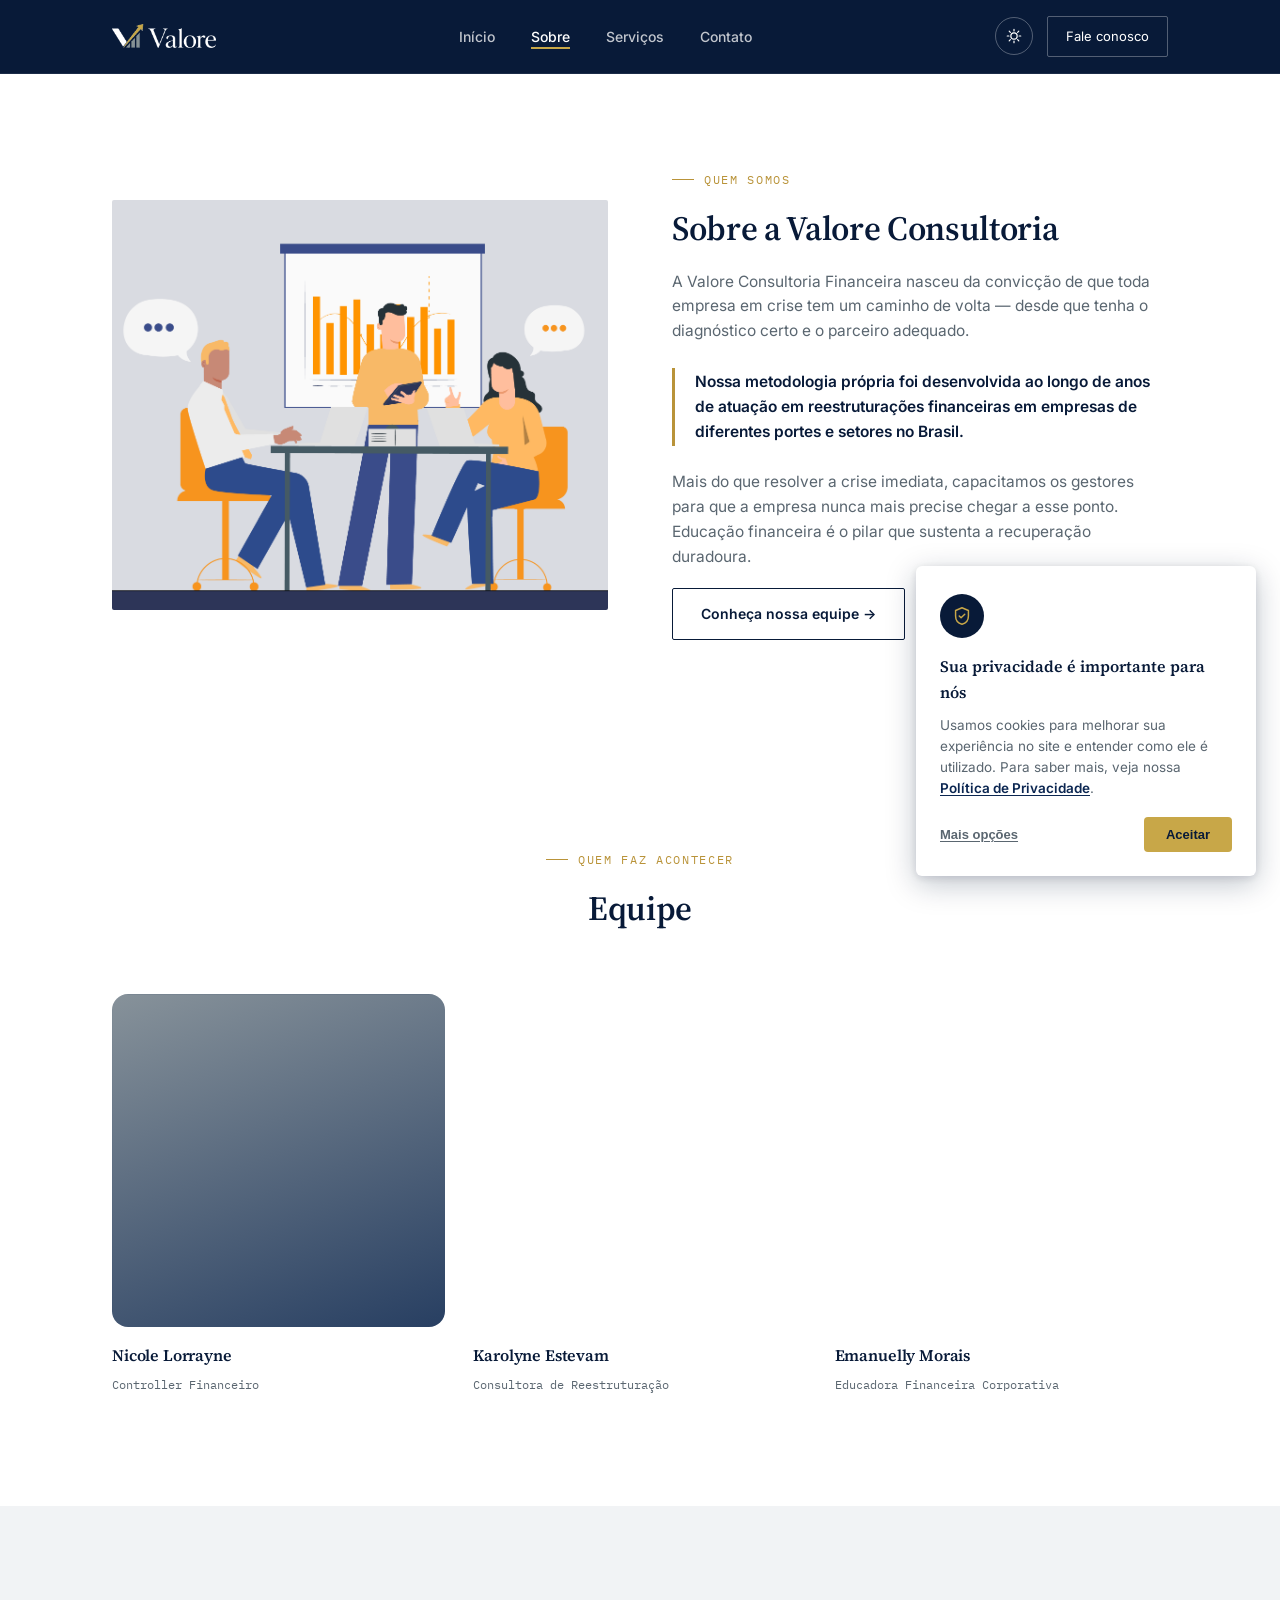
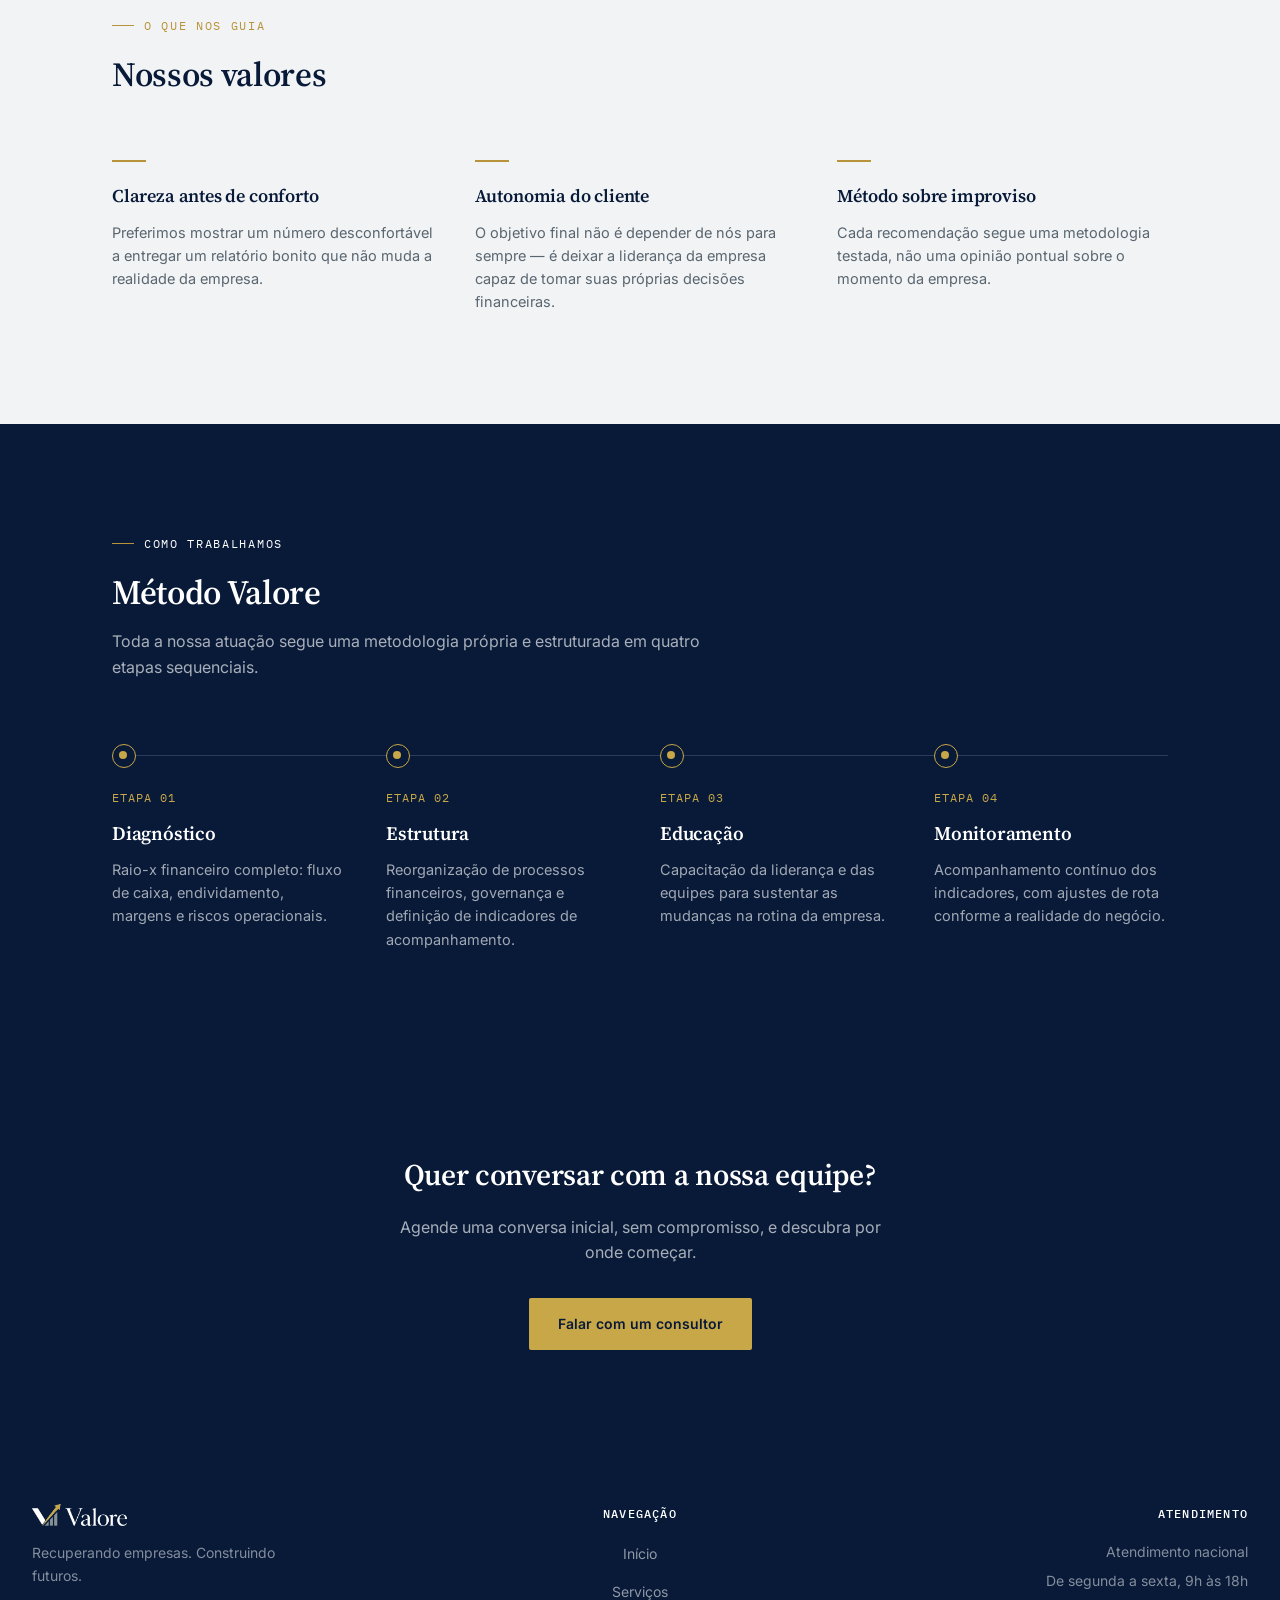
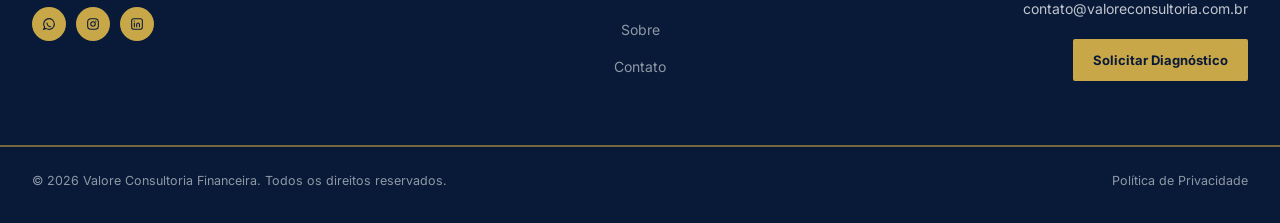
==== sobre.html @ e52a1654 "Add files via upload" ====
<!DOCTYPE html>
<html lang="pt-BR">
<head>
<meta charset="UTF-8">
<meta name="viewport" content="width=device-width, initial-scale=1.0">
<title>Sobre — Valore Consultoria Financeira</title>
<meta name="description" content="Conheça o consultor e a equipe por trás da Valore Consultoria Financeira, e o método próprio que orienta o nosso trabalho.">
<link rel="preconnect" href="https://fonts.googleapis.com">
<link rel="preconnect" href="https://fonts.gstatic.com" crossorigin>
<link href="https://fonts.googleapis.com/css2?family=Source+Serif+4:opsz,wght@8..60,400;8..60,500;8..60,600;8..60,700&family=Inter:wght@400;500;600&family=IBM+Plex+Mono:wght@400;500&display=swap" rel="stylesheet">
<link rel="stylesheet" href="style.css">
<link rel="icon" type="image/png" href="valore-icon-square.png">
<script>
  (function () {
    try {
      var saved = localStorage.getItem('valore-theme');
      if (saved === 'dark') document.documentElement.setAttribute('data-theme', 'dark');
    } catch (e) {}
  })();
</script>
</head>
<body>

<header>
  <div class="nav-wrap">
    <a href="index.html" class="logo">
      <img src="valore-logo-white.png" alt="Valore Consultoria Financeira" class="logo-img">
    </a>
    <nav>
      <ul>
        <li><a href="index.html">Início</a></li>
        <li><a href="sobre.html" class="active">Sobre</a></li>
        <li><a href="serviços.html">Serviços</a></li>
        <li><a href="contato.html">Contato</a></li>
      </ul>
    </nav>
    <div class="nav-right">
      <button id="theme-toggle" class="theme-toggle" aria-label="Alternar modo escuro" type="button">
        <svg class="icon-sun" viewBox="0 0 24 24" fill="none"><circle cx="12" cy="12" r="4.2" stroke="currentColor" stroke-width="1.6"/><path d="M12 3v2.2M12 18.8V21M21 12h-2.2M5.2 12H3M18.4 5.6l-1.55 1.55M7.15 16.85 5.6 18.4M18.4 18.4l-1.55-1.55M7.15 7.15 5.6 5.6" stroke="currentColor" stroke-width="1.6" stroke-linecap="round"/></svg>
        <svg class="icon-moon" viewBox="0 0 24 24" fill="none"><path d="M20 14.5A8.5 8.5 0 1 1 9.5 4a6.8 6.8 0 0 0 10.5 10.5z" stroke="currentColor" stroke-width="1.6" stroke-linejoin="round"/></svg>
      </button>
      <a href="contato.html" class="nav-cta">Fale conosco</a>
    </div>
  </div>
</header>

<section class="quem-somos">
  <div class="container quem-somos-grid">
    <div class="quem-somos-photo">
      <img src="Reunioes-de-consenso.png" alt="Reunião de consultoria financeira Valore">
    </div>
    <div class="quem-somos-text">
      <div class="eyebrow">Quem somos</div>
      <h1>Sobre a Valore Consultoria</h1>
      <p>A Valore Consultoria Financeira nasceu da convicção de que toda empresa em crise tem um caminho de volta — desde que tenha o diagnóstico certo e o parceiro adequado.</p>
      <blockquote class="quem-somos-highlight">
        Nossa metodologia própria foi desenvolvida ao longo de anos de atuação em reestruturações financeiras em empresas de diferentes portes e setores no Brasil.
      </blockquote>
      <p>Mais do que resolver a crise imediata, capacitamos os gestores para que a empresa nunca mais precise chegar a esse ponto. Educação financeira é o pilar que sustenta a recuperação duradoura.</p>
      <a href="#equipe" class="btn btn-outline-dark">Conheça nossa equipe →</a>
    </div>
  </div>
</section>

<section>
  <div class="container">
    <div class="section-head section-head-center">
      <div class="eyebrow">Quem faz acontecer</div>
      <h2>Equipe</h2>
    </div>
    <div class="team-grid" id="equipe">
      <div class="team-member">
        <div class="team-photo" style="background-image:'quebra-cabeça-em-branco'; background-size:cover; background-position:center;"></div>
        <h4>Nicole Lorrayne</h4>
        <span>Controller Financeiro</span>
      </div>
      <div class="team-member">
        <div class="team-photo" style="background-image:url('karolyne.png'); background-size:cover; background-position:center;"></div>
<h4>Karolyne Estevam</h4>
        <span>Consultora de Reestruturação</span>
      </div>
      <div class="team-member">
        <div class="team-photo" style="background-image:url('emanuelly.png'); background-size:cover; background-position:center;"></div>
<h4>Emanuelly Morais</h4>
        <span>Educadora Financeira Corporativa</span>
      </div>
    </div>
  </div>
</section>

<section class="section-alt">
  <div class="container">
    <div class="section-head">
      <div class="eyebrow">O que nos guia</div>
      <h2>Nossos valores</h2>
    </div>
    <div class="values-grid">
      <div class="value-card">
        <div class="value-mark"></div>
        <h3>Clareza antes de conforto</h3>
        <p>Preferimos mostrar um número desconfortável a entregar um relatório bonito que não muda a realidade da empresa.</p>
      </div>
      <div class="value-card">
        <div class="value-mark"></div>
        <h3>Autonomia do cliente</h3>
        <p>O objetivo final não é depender de nós para sempre — é deixar a liderança da empresa capaz de tomar suas próprias decisões financeiras.</p>
      </div>
      <div class="value-card">
        <div class="value-mark"></div>
        <h3>Método sobre improviso</h3>
        <p>Cada recomendação segue uma metodologia testada, não uma opinião pontual sobre o momento da empresa.</p>
      </div>
    </div>
  </div>
</section>

<section class="method">
  <div class="container">
    <div class="section-head">
      <div class="eyebrow">Como trabalhamos</div>
      <h2>Método Valore</h2>
      <p>Toda a nossa atuação segue uma metodologia própria e estruturada em quatro etapas sequenciais.</p>
    </div>
    <div class="method-line">
      <div class="method-step">
        <span class="step-label">ETAPA 01</span>
        <h3>Diagnóstico</h3>
        <p>Raio-x financeiro completo: fluxo de caixa, endividamento, margens e riscos operacionais.</p>
      </div>
      <div class="method-step">
        <span class="step-label">ETAPA 02</span>
        <h3>Estrutura</h3>
        <p>Reorganização de processos financeiros, governança e definição de indicadores de acompanhamento.</p>
      </div>
      <div class="method-step">
        <span class="step-label">ETAPA 03</span>
        <h3>Educação</h3>
        <p>Capacitação da liderança e das equipes para sustentar as mudanças na rotina da empresa.</p>
      </div>
      <div class="method-step">
        <span class="step-label">ETAPA 04</span>
        <h3>Monitoramento</h3>
        <p>Acompanhamento contínuo dos indicadores, com ajustes de rota conforme a realidade do negócio.</p>
      </div>
    </div>
  </div>
</section>

<section class="cta-band">
  <div class="container">
    <h2>Quer conversar com a nossa equipe?</h2>
    <p>Agende uma conversa inicial, sem compromisso, e descubra por onde começar.</p>
    <a href="contato.html" class="btn btn-primary">Falar com um consultor</a>
  </div>
</section>

<footer>
  <div class="container">
    <div class="footer-top">
      <div>
        <img src="valore-logo-white.png" alt="Valore Consultoria Financeira" class="footer-logo-img">
        <p class="footer-tagline">Recuperando empresas. Construindo futuros.</p>
        <div class="footer-social">
          <a href="#" aria-label="WhatsApp">
            <svg viewBox="0 0 24 24" fill="none"><path d="M20 12a8 8 0 10-14.5 4.6L4 20l3.5-1.4A8 8 0 0020 12z" stroke="currentColor" stroke-width="1.6"/><path d="M9 10.5c0 3 2.5 5.5 5.5 5.5" stroke="currentColor" stroke-width="1.6" stroke-linecap="round"/></svg>
          </a>
          <a href="#" aria-label="Instagram">
            <svg viewBox="0 0 24 24" fill="none"><rect x="4" y="4" width="16" height="16" rx="5" stroke="currentColor" stroke-width="1.6"/><circle cx="12" cy="12" r="3.4" stroke="currentColor" stroke-width="1.6"/><circle cx="16.2" cy="7.8" r="1" fill="currentColor"/></svg>
          </a>
          <a href="#" aria-label="LinkedIn">
            <svg viewBox="0 0 24 24" fill="none"><rect x="4" y="4" width="16" height="16" rx="3" stroke="currentColor" stroke-width="1.6"/><line x1="8" y1="10.5" x2="8" y2="16" stroke="currentColor" stroke-width="1.6" stroke-linecap="round"/><circle cx="8" cy="7.6" r="0.9" fill="currentColor"/><path d="M11.5 16v-3.2c0-1.3 1-2.2 2.2-2.2s2 .9 2 2.2V16" stroke="currentColor" stroke-width="1.6" stroke-linecap="round"/></svg>
          </a>
        </div>
      </div>
      <div>
        <h4>Navegação</h4>
        <ul class="footer-links">
          <li><a href="index.html">Início</a></li>
          <li><a href="serviços.html">Serviços</a></li>
          <li><a href="sobre.html">Sobre</a></li>
          <li><a href="contato.html">Contato</a></li>
        </ul>
      </div>
      <div>
        <h4>Atendimento</h4>
        <p class="footer-attend-label">Atendimento nacional</p>
        <p class="footer-attend-label">De segunda a sexta, 9h às 18h</p>
        <p class="footer-attend-email"><a href="mailto:contato@valoreconsultoria.com.br">contato@valoreconsultoria.com.br</a></p>
        <a href="contato.html" class="footer-cta-btn">Solicitar Diagnóstico</a>
      </div>
    </div>
  </div>
  <div class="footer-wide-line"></div>
  <div class="container">
    <div class="footer-bottom">
      <span>© 2026 Valore Consultoria Financeira. Todos os direitos reservados.</span>
      <a href="#" class="footer-legal-link">Política de Privacidade</a>
    </div>
  </div>
</footer>

<div id="cookie-consent" class="cookie-consent">
  <div class="cookie-consent-icon">
    <svg viewBox="0 0 24 24" fill="none"><path d="M12 3l7 3v6c0 4.5-3 8-7 9-4-1-7-4.5-7-9V6l7-3z" stroke="currentColor" stroke-width="1.6" stroke-linejoin="round"/><path d="M9 12l2 2 4-4" stroke="currentColor" stroke-width="1.6" stroke-linecap="round" stroke-linejoin="round"/></svg>
  </div>
  <h5>Sua privacidade é importante para nós</h5>
  <p>Usamos cookies para melhorar sua experiência no site e entender como ele é utilizado. Para saber mais, veja nossa <a href="#">Política de Privacidade</a>.</p>
  <div class="cookie-consent-actions">
    <button id="cookie-more" type="button" class="cookie-more-btn">Mais opções</button>
    <button id="cookie-accept" type="button" class="cookie-accept-btn">Aceitar</button>
  </div>
</div>

<script src="theme.js"></script>
<script src="cookie-consent.js"></script>
</body>
</html>
---- style.css ----
:root{
  --navy-deep: #081A38;
  --navy: #0B2651;
  --slate: #5A6670;
  --gray-line: #D8DEE4;
  --gray-bg: #F1F3F5;
  --white: #FFFFFF;
  --brass: #B99339;
  --brass-soft: #C8A748;
  --steel: #87929A;
  --font-display: 'Source Serif 4', serif;
  --font-body: 'Inter', sans-serif;
  --font-mono: 'IBM Plex Mono', monospace;
}

*{ margin:0; padding:0; box-sizing:border-box; }
html{ scroll-behavior:smooth; }

body, body *{
  transition: background-color 0.35s ease, color 0.35s ease, border-color 0.35s ease, fill 0.35s ease;
}

body{
  font-family: var(--font-body);
  color: var(--navy-deep);
  background: var(--white);
  line-height:1.6;
  -webkit-font-smoothing:antialiased;
}

a{ color:inherit; text-decoration:none; }
img, svg{ display:block; max-width:100%; }

.container{
  max-width:1120px;
  margin:0 auto;
  padding:0 32px;
}

h1,h2,h3,h4{
  font-family: var(--font-display);
  font-weight:600;
  letter-spacing:-0.01em;
  color: var(--navy-deep);
}

.eyebrow{
  font-family: var(--font-mono);
  font-size:12px;
  letter-spacing:0.14em;
  text-transform:uppercase;
  color: var(--brass);
  display:flex;
  align-items:center;
  gap:10px;
  margin-bottom:18px;
}
.eyebrow::before{
  content:"";
  width:22px;
  height:1px;
  background: var(--brass);
  display:inline-block;
}

/* ---------- Header ---------- */
header{
  position:fixed;
  top:0; left:0; right:0;
  z-index:100;
  background: var(--navy-deep);
  border-bottom: 1px solid rgba(255,255,255,0.08);
}
.nav-wrap{
  max-width:1120px;
  margin:0 auto;
  padding:16px 32px;
  display:flex;
  align-items:center;
  justify-content:space-between;
}
.logo{ display:flex; align-items:center; }
.logo-img{ height:24px; width:auto; display:block; }

nav ul{
  list-style:none;
  display:flex;
  gap:36px;
}
nav a{
  color: rgba(255,255,255,0.75);
  font-size:14px;
  font-weight:500;
  transition: color 0.2s ease;
  position:relative;
  padding-bottom:4px;
}
nav a:hover{ color: var(--white); }
nav a.active{ color: var(--white); }
nav a.active::after{
  content:"";
  position:absolute;
  left:0; right:0; bottom:0;
  height:2px;
  background: var(--brass-soft);
}
.nav-cta{
  border:1px solid rgba(255,255,255,0.3);
  padding:9px 18px;
  border-radius:2px;
  font-size:13px;
  color:var(--white) !important;
}
.nav-cta:hover{ background: var(--white); color: var(--navy-deep) !important; }

.nav-right{ display:flex; align-items:center; gap:14px; }
.theme-toggle{
  width:38px; height:38px;
  flex-shrink:0;
  border-radius:50%;
  border:1px solid rgba(255,255,255,0.3);
  background:transparent;
  color: var(--white);
  display:flex;
  align-items:center;
  justify-content:center;
  cursor:pointer;
  padding:0;
  transition: background 0.2s ease;
}
.theme-toggle:hover{ background: rgba(255,255,255,0.1); }
.theme-toggle svg{ width:18px; height:18px; }
.theme-toggle .icon-moon{ display:none; }
[data-theme="dark"] .theme-toggle .icon-sun{ display:none; }
[data-theme="dark"] .theme-toggle .icon-moon{ display:block; }

/* ---------- Page header (inner pages) ---------- */
.page-hero{
  background: var(--navy-deep);
  color: var(--white);
  padding:170px 0 90px;
  position:relative;
  overflow:hidden;
}
.page-hero .hero-grid-lines{ opacity:0.6; }
.page-hero .container{ position:relative; z-index:2; max-width:760px; }
.page-hero h1{
  color: var(--white);
  font-size:40px;
  line-height:1.2;
}
.page-hero p{
  margin-top:20px;
  font-size:16.5px;
  color: rgba(255,255,255,0.68);
  max-width:600px;
}
.hero-grid-lines{
  position:absolute;
  inset:0;
  background-image:
    linear-gradient(rgba(255,255,255,0.04) 1px, transparent 1px),
    linear-gradient(90deg, rgba(255,255,255,0.04) 1px, transparent 1px);
  background-size: 64px 64px;
  z-index:1;
  mask-image: radial-gradient(ellipse at 70% 40%, black, transparent 70%);
}

/* ---------- Hero (home) ---------- */
.hero{
  position:relative;
  background:
    linear-gradient(100deg, #081A38 0%, rgba(8,26,56,0.94) 32%, rgba(8,26,56,0.78) 55%, rgba(8,26,56,0.55) 100%),
    radial-gradient(ellipse 900px 500px at 78% 15%, rgba(200,167,72,0.10), transparent 60%),
    url('Reunião.jpg') center 30% / cover no-repeat,
    linear-gradient(165deg, #0c2247 0%, var(--navy-deep) 55%, #050f22 100%);
  color: var(--white);
  padding:120px 0 70px;
  min-height:840px;
  display:flex;
  flex-direction:column;
  justify-content:flex-end;
  overflow:hidden;
}
.hero-skyline{
  position:absolute;
  left:0; right:0; bottom:0;
  height:280px;
  z-index:1;
  pointer-events:none;
}
.hero .container{
  position:relative;
  z-index:2;
  width: min(1120px, 100%);
  margin-left:auto;
  margin-right:auto;
}
.hero-content-narrow{ max-width:600px; }
.hero-visual{
  position:absolute;
  top:0; right:0; bottom:0;
  width:56%;
  z-index:1;
  opacity:0.9;
}
@media (max-width:1100px){
  .hero-visual{ display:none; }
}
.hero-eyebrow{
  font-family: var(--font-mono);
  font-size:12px;
  letter-spacing:0.14em;
  text-transform:uppercase;
  color: var(--brass-soft);
  margin-bottom:22px;
}
.hero h1{
  color: var(--white);
  font-size:44px;
  line-height:1.22;
  font-weight:600;
}
.hero h1 em{ font-style:normal; color: var(--brass-soft); }
.hero p{
  margin-top:22px;
  font-size:17px;
  color: rgba(255,255,255,0.68);
  max-width:520px;
}
.hero-actions{ margin-top:34px; display:flex; gap:16px; flex-wrap:wrap; }

.btn{
  display:inline-block;
  padding:14px 28px;
  font-size:14px;
  font-weight:600;
  border-radius:2px;
  transition: all 0.2s ease;
  cursor:pointer;
  border:1px solid transparent;
}
.btn-primary{ background: var(--brass-soft); color: var(--navy-deep); }
.btn-primary:hover{ background: #d8bb63; }
.btn-outline{ border-color: rgba(255,255,255,0.3); color: var(--white); }
.btn-outline:hover{ border-color: var(--white); background: rgba(255,255,255,0.06); }
.btn-dark{ background: var(--navy-deep); color: var(--white); }
.btn-dark:hover{ background: var(--navy); }

/* Self-assessment risk card */
.risk-card{
  margin-top:44px;
  background: rgba(255,255,255,0.05);
  border:1px solid rgba(255,255,255,0.12);
  backdrop-filter: blur(6px);
  padding:22px 26px;
  border-radius:3px;
  max-width:560px;
}
.risk-card-label{
  display:block;
  font-family: var(--font-mono);
  font-size:12px;
  letter-spacing:0.06em;
  text-transform:uppercase;
  color: rgba(255,255,255,0.6);
  margin-bottom:16px;
}
.risk-options{ display:flex; gap:12px; flex-wrap:wrap; }
.risk-pill{
  display:flex;
  align-items:center;
  gap:8px;
  padding:9px 16px;
  border-radius:20px;
  font-size:13.5px;
  font-weight:600;
  border:1px solid;
  transition: all 0.2s ease;
}
.risk-pill svg{ width:15px; height:15px; }
.risk-alerta{ color:#E8B84B; border-color: rgba(232,184,75,0.45); background: rgba(232,184,75,0.08); }
.risk-alerta:hover{ background: rgba(232,184,75,0.18); }
.risk-critico{ color:#E58A3D; border-color: rgba(229,138,61,0.45); background: rgba(229,138,61,0.08); }
.risk-critico:hover{ background: rgba(229,138,61,0.18); }
.risk-emergencia{ color:#E2604F; border-color: rgba(226,96,79,0.45); background: rgba(226,96,79,0.08); }
.risk-emergencia:hover{ background: rgba(226,96,79,0.18); }

/* ---------- Section basics ---------- */
section{ padding:110px 0; }
.section-head{ max-width:640px; margin-bottom:64px; }
.section-head h2{ font-size:34px; line-height:1.25; }
.section-head p{ margin-top:16px; color: var(--slate); font-size:16px; }
.section-head-center{ margin-left:auto; margin-right:auto; text-align:center; }
.section-head-center .eyebrow{ justify-content:center; }
.section-alt{ background: var(--gray-bg); }

.section-foot-link{
  margin-top:48px;
}
.text-link{
  font-size:14px;
  font-weight:600;
  color: var(--navy);
  border-bottom:1px solid var(--brass);
  padding-bottom:2px;
}
.text-link:hover{ color: var(--brass); }

/* ---------- Desafios ---------- */
.challenge-grid{
  display:grid;
  grid-template-columns: repeat(3, 1fr);
  gap:1px;
  background: var(--gray-line);
  border:1px solid var(--gray-line);
}
.challenge-card{ background: var(--white); padding:36px 32px; }
.challenge-card .num{
  font-family: var(--font-mono);
  font-size:12px;
  color: var(--brass);
  margin-bottom:16px;
  display:block;
}
.challenge-card h3{ font-size:19px; margin-bottom:10px; }
.challenge-card p{ color: var(--slate); font-size:14.5px; }

/* ---------- Serviços ---------- */
.services-grid{
  display:grid;
  grid-template-columns: repeat(2, 1fr);
  gap:1px;
  background: var(--gray-line);
  border:1px solid var(--gray-line);
}
.services-grid.single-col{ grid-template-columns: 1fr; max-width:820px; }

/* ---------- Serviços — formato pílula, centralizado ---------- */
.services-pill-list{
  max-width:760px;
  margin:0 auto;
  display:flex;
  flex-direction:column;
  gap:20px;
}
.service-pill{
  display:flex;
  align-items:center;
  gap:22px;
  background: var(--gray-bg);
  border-radius:20px;
  padding:22px 26px;
  transition: background 0.2s ease, transform 0.2s ease;
}
.service-pill:hover{ background:#e7ebee; transform:translateY(-2px); }
.service-pill-icon{
  flex-shrink:0;
  width:56px; height:56px;
  border-radius:16px;
  background: var(--navy-deep);
  display:flex;
  align-items:center;
  justify-content:center;
}
.service-pill-icon svg{ width:26px; height:26px; color: var(--brass-soft); }
.service-pill-text h3{ font-size:17.5px; margin-bottom:5px; }
.service-pill-text p{ font-size:14px; line-height:1.55; color: var(--slate); }

[data-theme="dark"] .service-pill{ background:#10233D; }
[data-theme="dark"] .service-pill:hover{ background:#132A49; }
[data-theme="dark"] .service-pill-text p{ color: rgba(255,255,255,0.6); }

/* ---------- Desafios (home) — cards com ícone, número flutuante e espaçamento ---------- */
.challenge-grid-v2{
  display:grid;
  grid-template-columns: repeat(3, 1fr);
  gap:28px;
}
.challenge-card-v2{
  position:relative;
  background: var(--white);
  border:1px solid var(--gray-line);
  border-radius:20px;
  padding:32px 28px;
  overflow:hidden;
  transition: transform 0.2s ease, box-shadow 0.2s ease;
}
.challenge-card-v2:hover{
  transform:translateY(-4px);
  box-shadow: 0 12px 28px rgba(8,26,56,0.1);
}
.challenge-num-bg{
  position:absolute;
  top:-10px;
  right:8px;
  font-family: var(--font-display);
  font-size:72px;
  font-weight:600;
  color: var(--gray-bg);
  z-index:0;
  line-height:1;
}
.challenge-icon{
  position:relative;
  z-index:1;
  width:52px; height:52px;
  border-radius:14px;
  background: var(--navy-deep);
  display:flex;
  align-items:center;
  justify-content:center;
  margin-bottom:20px;
}
.challenge-icon svg{ width:24px; height:24px; color: var(--brass-soft); }
.challenge-card-v2 h3{ position:relative; z-index:1; font-size:18px; margin-bottom:10px; }
.challenge-card-v2 p{ position:relative; z-index:1; color: var(--slate); font-size:14.5px; }

[data-theme="dark"] .challenge-card-v2{ background:#10233D; border-color: rgba(255,255,255,0.1); }
[data-theme="dark"] .challenge-num-bg{ color: rgba(255,255,255,0.05); }
[data-theme="dark"] .challenge-card-v2 p{ color: rgba(255,255,255,0.6); }

/* ---------- Serviços (home teaser) — grid de pílulas 2 colunas ---------- */
.services-pill-grid{
  display:grid;
  grid-template-columns: repeat(2, 1fr);
  gap:20px;
}
.services-pill-grid .service-pill{ align-items:flex-start; }

@media (max-width:900px){
  .challenge-grid-v2{ grid-template-columns:1fr; }
  .services-pill-grid{ grid-template-columns:1fr; }
}

@media (max-width:600px){
  .service-pill{ flex-direction:column; align-items:flex-start; text-align:left; gap:14px; }
}
.service-card{ background: var(--white); padding:40px; transition: background 0.25s ease; }
.service-card:hover{ background: var(--gray-bg); }
.service-card .num{
  font-family: var(--font-mono);
  font-size:12px;
  color: var(--slate);
  margin-bottom:20px;
  display:block;
}
.service-card h3{ font-size:20px; margin-bottom:12px; }
.service-card p{ color: var(--slate); font-size:15px; }

/* ---------- Método ---------- */
.method{ background: var(--navy-deep); color: var(--white); }
.method .section-head h2, .method .eyebrow{ color: var(--white); }
.method .section-head p{ color: rgba(255,255,255,0.65); }
.method-line{
  position:relative;
  display:grid;
  grid-template-columns: repeat(4, 1fr);
  gap:40px;
}
.method-line::before{
  content:"";
  position:absolute;
  top:11px; left:0; right:0;
  height:1px;
  background: rgba(255,255,255,0.15);
}
.method-step{ position:relative; padding-top:44px; }
.method-step::before{
  content:"";
  position:absolute;
  top:0; left:0;
  width:22px; height:22px;
  border-radius:50%;
  background: var(--navy-deep);
  border:1px solid var(--brass-soft);
}
.method-step::after{
  content:"";
  position:absolute;
  top:7px; left:7px;
  width:8px; height:8px;
  border-radius:50%;
  background: var(--brass-soft);
}
.method-step .step-label{
  font-family: var(--font-mono);
  font-size:12px;
  color: var(--brass-soft);
  letter-spacing:0.08em;
  display:block;
  margin-bottom:10px;
}
.method-step h3{ color: var(--white); font-size:19px; margin-bottom:10px; }
.method-step p{ color: rgba(255,255,255,0.62); font-size:14.5px; }

/* ---------- Sobre ---------- */
.about-wrap{
  display:grid;
  grid-template-columns: 0.9fr 1.1fr;
  gap:70px;
  align-items:start;
}
.about-photo{
  aspect-ratio: 4/5;
  background: linear-gradient(160deg, var(--navy) 0%, var(--navy-deep) 100%);
  border-radius:2px;
  position:relative;
  overflow:hidden;
}
.about-photo::after{
  content:"VALORE";
  position:absolute;
  bottom:24px; left:24px;
  font-family: var(--font-mono);
  font-size:12px;
  color: rgba(255,255,255,0.5);
  letter-spacing:0.1em;
}
.about-text h3{ font-size:26px; margin-bottom:6px; }
.about-role{
  font-family: var(--font-mono);
  font-size:13px;
  color: var(--brass);
  margin-bottom:22px;
  display:block;
}
.about-text p{ color: var(--slate); font-size:15.5px; margin-bottom:16px; }
.about-creds{
  margin-top:28px;
  display:grid;
  grid-template-columns: repeat(2,1fr);
  gap:20px;
  border-top:1px solid var(--gray-line);
  padding-top:24px;
}
.about-creds div span{
  display:block;
  font-family: var(--font-mono);
  font-size:24px;
  color: var(--navy-deep);
  margin-bottom:4px;
}
.about-creds div small{ color: var(--slate); font-size:13px; }

.team-note{
  margin-top:48px;
  padding:20px 24px;
  background: var(--gray-bg);
  border-left:3px solid var(--brass);
  font-size:14px;
  color: var(--slate);
}

/* team grid (extra team members) */
.team-grid{
  margin-top:56px;
  display:grid;
  grid-template-columns: repeat(3,1fr);
  gap:28px;
}
.team-member{ text-align:left; }
.team-photo{
  aspect-ratio:1/1;
  border-radius:16px;
  background: linear-gradient(160deg, var(--steel) 0%, var(--navy) 130%);
  margin-bottom:16px;
}
.team-member h4{ font-size:16px; margin-bottom:2px; }
.team-member span{
  font-family: var(--font-mono);
  font-size:12px;
  color: var(--slate);
}

/* ---------- Valores (about page) ---------- */
.values-grid{
  display:grid;
  grid-template-columns: repeat(3,1fr);
  gap:32px;
}
.value-card{ padding:0; }
.value-card h3{ font-size:18px; margin-bottom:10px; }
.value-card p{ color: var(--slate); font-size:14.5px; }
.value-mark{
  width:34px; height:2px;
  background: var(--brass);
  margin-bottom:20px;
}

/* ---------- Depoimentos ---------- */
.testimonial-grid{
  display:grid;
  grid-template-columns: repeat(3, 1fr);
  gap:28px;
}
.testimonial-card{
  background: var(--white);
  border:1px solid var(--gray-line);
  padding:32px;
  display:flex;
  flex-direction:column;
  gap:20px;
}
.quote-mark{
  font-family: var(--font-display);
  font-size:40px;
  color: var(--brass-soft);
  line-height:1;
}
.testimonial-card p.quote{ font-size:15px; color: var(--navy); flex-grow:1; }
.testimonial-author{
  display:flex;
  flex-direction:column;
  border-top:1px solid var(--gray-line);
  padding-top:16px;
}
.testimonial-author strong{ font-size:14px; }
.testimonial-author span{ font-size:13px; color: var(--slate); }

/* ---------- CTA banda ---------- */
.cta-band{
  background: var(--navy-deep);
  color: var(--white);
  text-align:center;
  padding:90px 0;
}
.cta-band h2{ color: var(--white); font-size:30px; margin-bottom:16px; }
.cta-band p{ color: rgba(255,255,255,0.65); max-width:520px; margin:0 auto 32px; }

/* ---------- Contato ---------- */
.contact-wrap{
  display:grid;
  grid-template-columns: 0.9fr 1.1fr;
  gap:70px;
}
.contact-info h2{ font-size:32px; margin-bottom:20px; }
.contact-info p{ color: var(--slate); margin-bottom:32px; font-size:15.5px; }
.contact-detail{ display:flex; gap:14px; margin-bottom:22px; align-items:flex-start; }
.contact-detail .icon{ width:18px; height:18px; margin-top:3px; flex-shrink:0; color: var(--brass); }
.contact-detail strong{ display:block; font-size:14px; }
.contact-detail span{ font-size:14px; color: var(--slate); }

.map-frame{
  margin-top:32px;
  aspect-ratio: 16/9;
  background: var(--gray-bg);
  border:1px solid var(--gray-line);
  display:flex;
  align-items:center;
  justify-content:center;
  font-family: var(--font-mono);
  font-size:12px;
  color: var(--slate);
  letter-spacing:0.05em;
}

/* ---------- Diagnóstico gratuito (contato hero) ---------- */
.page-hero .diagnostic-grid{ max-width:1120px; }

/* ---------- Quem somos (Sobre — foto + texto) ---------- */
.quem-somos{ padding:170px 0 100px; background: var(--white); }
.quem-somos-grid{
  display:grid;
  grid-template-columns: 1fr 1fr;
  gap:64px;
  align-items:center;
}
.quem-somos-photo{
  border-radius:2px;
  overflow:hidden;
  aspect-ratio: 4/3.3;
}
.quem-somos-photo img{
  width:100%;
  height:100%;
  object-fit:cover;
  display:block;
}
.quem-somos-text h1{ font-size:34px; margin:14px 0 20px; line-height:1.25; }
.quem-somos-text p{ color: var(--slate); font-size:15.5px; margin-bottom:18px; }
.quem-somos-highlight{
  display:block;
  margin:24px 0;
  padding:2px 0 2px 20px;
  border-left:3px solid var(--brass);
  font-size:15.5px;
  font-weight:600;
  font-style:normal;
  color: var(--navy-deep);
}
.btn-outline-dark{
  border:1px solid var(--navy-deep);
  color: var(--navy-deep);
  background:transparent;
}
.btn-outline-dark:hover{ background: var(--navy-deep); color: var(--white); }
@media (max-width:900px){
  .quem-somos-grid{ grid-template-columns:1fr; gap:36px; }
}
.diagnostic-hero{ padding-bottom:100px; }
.diagnostic-grid{
  display:grid;
  grid-template-columns: 0.85fr 1.15fr;
  gap:64px;
  align-items:start;
  max-width:1120px;
}
.diagnostic-copy h1{ font-size:38px; margin-top:10px; }
.diagnostic-lead{
  margin-top:26px;
  font-size:14px;
  font-weight:600;
  letter-spacing:0.03em;
  color: rgba(255,255,255,0.85);
  text-transform:uppercase;
  font-family: var(--font-mono);
  font-size:12px;
}
.diagnostic-list{
  list-style:none;
  margin-top:20px;
  display:flex;
  flex-direction:column;
  gap:18px;
}
.diagnostic-list li{
  display:flex;
  align-items:flex-start;
  gap:14px;
  font-size:15.5px;
  color: rgba(255,255,255,0.82);
  line-height:1.5;
}
.diagnostic-list .num{
  flex-shrink:0;
  width:24px; height:24px;
  border-radius:50%;
  background: var(--brass-soft);
  color: var(--navy-deep);
  font-family: var(--font-mono);
  font-size:12px;
  font-weight:600;
  display:flex;
  align-items:center;
  justify-content:center;
  margin-top:1px;
}

.diagnostic-form{
  background: rgba(255,255,255,0.04);
  border:1px solid rgba(255,255,255,0.12);
  border-radius:2px;
  padding:36px;
}
.diagnostic-form .form-row{ display:grid; grid-template-columns:1fr 1fr; gap:20px; }
.diagnostic-form .field{ margin-bottom:20px; }
.diagnostic-form .field label{
  display:block;
  font-family: var(--font-mono);
  font-size:11px;
  letter-spacing:0.06em;
  text-transform:uppercase;
  color: rgba(255,255,255,0.55);
  margin-bottom:9px;
}
.diagnostic-form .field input,
.diagnostic-form .field textarea,
.diagnostic-form .field select{
  width:100%;
  padding:13px 14px;
  border:1px solid rgba(255,255,255,0.18);
  background: rgba(8,26,56,0.55);
  font-family: var(--font-body);
  font-size:14px;
  color: var(--white);
  border-radius:2px;
}
.diagnostic-form .field input::placeholder,
.diagnostic-form .field textarea::placeholder{ color: rgba(255,255,255,0.35); }
.diagnostic-form .field select{ color: rgba(255,255,255,0.85); }
.diagnostic-form .field select option{ color: var(--navy-deep); }
.diagnostic-form .field input:focus,
.diagnostic-form .field textarea:focus,
.diagnostic-form .field select:focus{
  outline:2px solid var(--brass-soft);
  outline-offset:1px;
  border-color: var(--brass-soft);
}
.diagnostic-form .field textarea{ resize:vertical; min-height:100px; }

.submit-btn-lg{
  width:100%;
  background: var(--brass-soft);
  color: var(--navy-deep);
  border:none;
  padding:17px;
  font-size:15px;
  font-weight:700;
  cursor:pointer;
  border-radius:2px;
  transition: background 0.2s ease;
}
.submit-btn-lg:hover{ background:#d8bb63; }
.submit-btn-lg:disabled{ opacity:0.7; cursor:default; }
.form-note-dark{ font-size:12.5px; color: rgba(255,255,255,0.45); margin-top:14px; text-align:center; }

.contact-channels-grid{
  display:grid;
  grid-template-columns: repeat(4, 1fr);
  gap:32px;
  margin-bottom:8px;
}
.contact-channels-grid .contact-detail{ margin-bottom:0; }

form{ background: var(--gray-bg); padding:40px; border:1px solid var(--gray-line); }
.form-row{ display:grid; grid-template-columns:1fr 1fr; gap:20px; }
.field{ margin-bottom:20px; }
.field label{ display:block; font-size:13px; font-weight:600; margin-bottom:8px; color: var(--navy-deep); }
.field input, .field textarea, .field select{
  width:100%;
  padding:12px 14px;
  border:1px solid var(--gray-line);
  background: var(--white);
  font-family: var(--font-body);
  font-size:14px;
  color: var(--navy-deep);
  border-radius:1px;
}
.field input:focus, .field textarea:focus, .field select:focus{
  outline:2px solid var(--brass);
  outline-offset:1px;
  border-color: var(--brass);
}
.field textarea{ resize:vertical; min-height:110px; }
.submit-btn{
  width:100%;
  background: var(--navy-deep);
  color: var(--white);
  border:none;
  padding:15px;
  font-size:14px;
  font-weight:600;
  cursor:pointer;
  transition: background 0.2s ease;
}
.submit-btn:hover{ background: var(--navy); }
.form-note{ font-size:12.5px; color: var(--slate); margin-top:14px; text-align:center; }

/* ---------- FAQ — acordeão ---------- */
.faq-layout{
  display:grid;
  grid-template-columns: 1fr 320px;
  gap:48px;
  align-items:start;
}
.faq-accordion{
  display:flex;
  flex-direction:column;
  gap:14px;
}
.faq-item{
  background: var(--white);
  border:1px solid var(--gray-line);
  border-radius:14px;
  overflow:hidden;
  transition: border-color 0.2s ease, box-shadow 0.2s ease;
}
.faq-item.is-open{
  border-color: var(--brass-soft);
  box-shadow: 0 6px 20px rgba(8,26,56,0.08);
}
.faq-question{
  width:100%;
  display:flex;
  align-items:center;
  justify-content:space-between;
  gap:16px;
  padding:20px 24px;
  background:none;
  border:none;
  cursor:pointer;
  text-align:left;
  font-family: var(--font-body);
  font-weight:600;
  font-size:15px;
  color: var(--navy-deep);
}
.faq-chevron{
  flex-shrink:0;
  width:20px; height:20px;
  color: var(--brass);
  transition: transform 0.25s ease;
}
.faq-item.is-open .faq-chevron{ transform:rotate(180deg); }
.faq-answer{
  max-height:0;
  overflow:hidden;
  transition: max-height 0.3s ease;
}
.faq-item.is-open .faq-answer{ max-height:200px; }
.faq-answer p{
  padding:0 24px 20px;
  color: var(--slate);
  font-size:14.5px;
  line-height:1.6;
}

[data-theme="dark"] .faq-item{ background:#10233D; border-color: rgba(255,255,255,0.1); }
[data-theme="dark"] .faq-item.is-open{ border-color: var(--brass-soft); }
[data-theme="dark"] .faq-question{ color:#fff; }
[data-theme="dark"] .faq-answer p{ color: rgba(255,255,255,0.6); }

.faq-side-card{
  background: var(--navy-deep);
  border-radius:18px;
  padding:32px 26px;
  color: var(--white);
  position:sticky;
  top:100px;
}
.faq-side-icon{
  width:48px; height:48px;
  border-radius:14px;
  background: rgba(255,255,255,0.1);
  display:flex;
  align-items:center;
  justify-content:center;
  margin-bottom:18px;
}
.faq-side-icon svg{ width:24px; height:24px; color: var(--brass-soft); }
.faq-side-card h3{ color: var(--white); font-size:18px; margin-bottom:10px; }
.faq-side-card p{ color: rgba(255,255,255,0.65); font-size:14px; line-height:1.55; margin-bottom:22px; }
.faq-side-btn{ width:100%; text-align:center; display:block; }

@media (max-width:900px){
  .faq-layout{ grid-template-columns:1fr; }
  .faq-side-card{ position:static; }
}

/* ---------- Footer ---------- */
footer{ background: var(--navy-deep); color: rgba(255,255,255,0.55); padding:64px 0 32px; }
footer .container{ max-width:1360px; }
.footer-top{
  display:grid;
  grid-template-columns: 1fr auto 1fr;
  align-items:start;
  gap:24px;
  padding-bottom:40px;
  margin-bottom:24px;
}
.footer-top > div:first-child{ justify-self:start; }
.footer-top > div:nth-child(2){ justify-self:center; text-align:center; }
.footer-top > div:last-child{ justify-self:end; text-align:right; }
.footer-logo-img{ height:22px; width:auto; margin-bottom:16px; }
.footer-top > div > p{ font-size:14px; color: rgba(255,255,255,0.5); max-width:280px; }
.footer-tagline{ margin-bottom:20px !important; }
.footer-social{ display:flex; gap:10px; }
.footer-social a{
  width:34px; height:34px;
  border-radius:50%;
  background: var(--brass-soft);
  color: var(--navy-deep);
  display:flex;
  align-items:center;
  justify-content:center;
  transition: background 0.2s ease;
}
.footer-social a:hover{ background: #d8bb63; }
.footer-social svg{ width:16px; height:16px; }
.footer-attend-label{ font-size:14px; color: rgba(255,255,255,0.5); margin-bottom:6px; }
.footer-attend-email{ margin-bottom:18px; }
.footer-attend-email a{ font-size:14px; color: rgba(255,255,255,0.75); }
.footer-attend-email a:hover{ color: var(--white); }
.footer-cta-btn{
  display:inline-block;
  background: var(--brass-soft);
  color: var(--navy-deep);
  font-size:13px;
  font-weight:700;
  padding:11px 20px;
  border-radius:2px;
  transition: background 0.2s ease;
}
.footer-cta-btn:hover{ background: #d8bb63; }
.footer-legal-link{ color: rgba(255,255,255,0.55); }
.footer-legal-link:hover{ color: var(--white); }
.footer-top h4{
  color: var(--white);
  font-family: var(--font-mono);
  font-size:12px;
  letter-spacing:0.1em;
  text-transform:uppercase;
  margin-bottom:18px;
  font-weight:500;
}
.footer-links{ list-style:none; display:flex; flex-direction:column; gap:12px; }
.footer-links a{ font-size:14px; color: rgba(255,255,255,0.55); }
.footer-links a:hover{ color: var(--white); }
.footer-wide-line{
  max-width:1400px;
  margin:0 auto;
  height:2px;
  background: var(--brass-soft);
  opacity:0.55;
}
.footer-bottom{ font-size:12.5px; display:flex; justify-content:space-between; flex-wrap:wrap; gap:10px; padding-top:24px; }

/* ---------- Responsive ---------- */
@media (max-width: 900px){
  nav ul{ display:none; }
  .hero h1{ font-size:32px; }
  .risk-card{ padding:18px; }
  .risk-options{ flex-direction:column; }
  .risk-pill{ justify-content:flex-start; }
  .page-hero h1{ font-size:30px; }
  .challenge-grid, .services-grid, .values-grid, .team-grid{ grid-template-columns:1fr; }
  .method-line{ grid-template-columns:1fr; gap:36px; }
  .method-line::before{ display:none; }
  .about-wrap, .contact-wrap{ grid-template-columns:1fr; }
  .diagnostic-grid{ grid-template-columns:1fr; gap:40px; }
  .contact-channels-grid{ grid-template-columns:1fr 1fr; }
  .testimonial-grid{ grid-template-columns:1fr; }
  .form-row{ grid-template-columns:1fr; }
  .about-creds{ grid-template-columns:1fr 1fr; }
  .footer-top{ grid-template-columns:1fr; gap:32px; }
}

/* ================= MODO ESCURO ================= */
[data-theme="dark"] body{ background:#0A1B33; color: rgba(255,255,255,0.82); }

[data-theme="dark"] h1,
[data-theme="dark"] h2,
[data-theme="dark"] h3,
[data-theme="dark"] h4{ color: #F1F3F5; }

[data-theme="dark"] .section-alt{ background:#0F2540; }

[data-theme="dark"] .section-head p{ color: rgba(255,255,255,0.6); }

[data-theme="dark"] .challenge-grid,
[data-theme="dark"] .services-grid{ background: rgba(255,255,255,0.12); border-color: rgba(255,255,255,0.12); }

[data-theme="dark"] .challenge-card,
[data-theme="dark"] .service-card,
[data-theme="dark"] .testimonial-card{ background:#10233D; }
[data-theme="dark"] .service-card:hover{ background:#132A49; }
[data-theme="dark"] .challenge-card p,
[data-theme="dark"] .service-card p,
[data-theme="dark"] .service-card .num{ color: rgba(255,255,255,0.6); }

[data-theme="dark"] .testimonial-card{ border-color: rgba(255,255,255,0.12); }
[data-theme="dark"] .testimonial-card p.quote{ color: rgba(255,255,255,0.8); }
[data-theme="dark"] .testimonial-author{ border-color: rgba(255,255,255,0.12); }
[data-theme="dark"] .testimonial-author span{ color: rgba(255,255,255,0.5); }

[data-theme="dark"] .text-link{ color: var(--brass-soft); border-color: var(--brass-soft); }

[data-theme="dark"] .contact-wrap form{ background:#10233D; border-color: rgba(255,255,255,0.12); }
[data-theme="dark"] .contact-wrap .field input,
[data-theme="dark"] .contact-wrap .field textarea,
[data-theme="dark"] .contact-wrap .field select{ background:#0A1B33; border-color: rgba(255,255,255,0.18); color:#fff; }
[data-theme="dark"] .form-note{ color: rgba(255,255,255,0.5); }
[data-theme="dark"] .contact-info p{ color: rgba(255,255,255,0.6); }
[data-theme="dark"] .contact-detail strong{ color:#fff; }
[data-theme="dark"] .contact-detail span{ color: rgba(255,255,255,0.6); }

[data-theme="dark"] .map-frame{ background:#10233D; border-color: rgba(255,255,255,0.12); color: rgba(255,255,255,0.5); }

[data-theme="dark"] .quem-somos{ background:#0A1B33; }
[data-theme="dark"] .quem-somos-text p{ color: rgba(255,255,255,0.65); }

[data-theme="dark"] .about-text p{ color: rgba(255,255,255,0.65); }
[data-theme="dark"] .about-creds{ border-color: rgba(255,255,255,0.12); }
[data-theme="dark"] .about-creds span{ color:#fff; }
[data-theme="dark"] .about-creds small{ color: rgba(255,255,255,0.5); }

[data-theme="dark"] .team-note{ background:#10233D; color: rgba(255,255,255,0.6); }
[data-theme="dark"] .team-member span{ color: rgba(255,255,255,0.5); }

[data-theme="dark"] .value-card p{ color: rgba(255,255,255,0.6); }

[data-theme="dark"] .diagnostic-lead{ color: rgba(255,255,255,0.85); }

/* ---------- Aviso de cookies / privacidade ---------- */
.cookie-consent{
  position:fixed;
  right:24px;
  bottom:24px;
  z-index:200;
  width:340px;
  max-width:calc(100% - 32px);
  background: var(--white);
  border-radius:6px;
  box-shadow: 0 8px 30px rgba(8,26,56,0.25), 0 2px 8px rgba(8,26,56,0.12);
  padding:28px 24px 24px;
  opacity:0;
  transform: translateY(16px);
  pointer-events:none;
  transition: opacity 0.35s ease, transform 0.35s ease, background-color 0.35s ease;
}
.cookie-consent.is-visible{
  opacity:1;
  transform:translateY(0);
  pointer-events:auto;
}
.cookie-consent-icon{
  width:44px; height:44px;
  border-radius:50%;
  background: var(--navy-deep);
  display:flex;
  align-items:center;
  justify-content:center;
  margin-bottom:16px;
}
.cookie-consent-icon svg{ width:22px; height:22px; color: var(--brass-soft); }
.cookie-consent h5{
  font-family: var(--font-display);
  font-size:16px;
  font-weight:600;
  color: var(--navy-deep);
  margin-bottom:10px;
}
.cookie-consent p{
  font-size:13.5px;
  line-height:1.55;
  color: var(--slate);
  margin-bottom:18px;
}
.cookie-consent p a{
  color: var(--navy);
  font-weight:600;
  text-decoration:underline;
  text-underline-offset:2px;
}
.cookie-consent-actions{
  display:flex;
  align-items:center;
  justify-content:space-between;
  gap:12px;
}
.cookie-more-btn{
  background:none;
  border:none;
  padding:0;
  font-size:13px;
  font-weight:600;
  color: var(--slate);
  cursor:pointer;
  text-decoration:underline;
  text-underline-offset:2px;
}
.cookie-more-btn:hover{ color: var(--navy-deep); }
.cookie-accept-btn{
  background: var(--brass-soft);
  color: var(--navy-deep);
  border:none;
  padding:10px 22px;
  border-radius:4px;
  font-size:13px;
  font-weight:700;
  cursor:pointer;
  transition: background 0.2s ease;
}
.cookie-accept-btn:hover{ background:#d8bb63; }

[data-theme="dark"] .cookie-consent{ background:#10233D; box-shadow:0 8px 30px rgba(0,0,0,0.4); }
[data-theme="dark"] .cookie-consent h5{ color:#fff; }
[data-theme="dark"] .cookie-consent p{ color: rgba(255,255,255,0.65); }
[data-theme="dark"] .cookie-consent p a{ color: var(--brass-soft); }
[data-theme="dark"] .cookie-more-btn{ color: rgba(255,255,255,0.6); }
[data-theme="dark"] .cookie-more-btn:hover{ color:#fff; }

@media (max-width:480px){
  .cookie-consent{ right:16px; bottom:16px; left:16px; width:auto; }
}
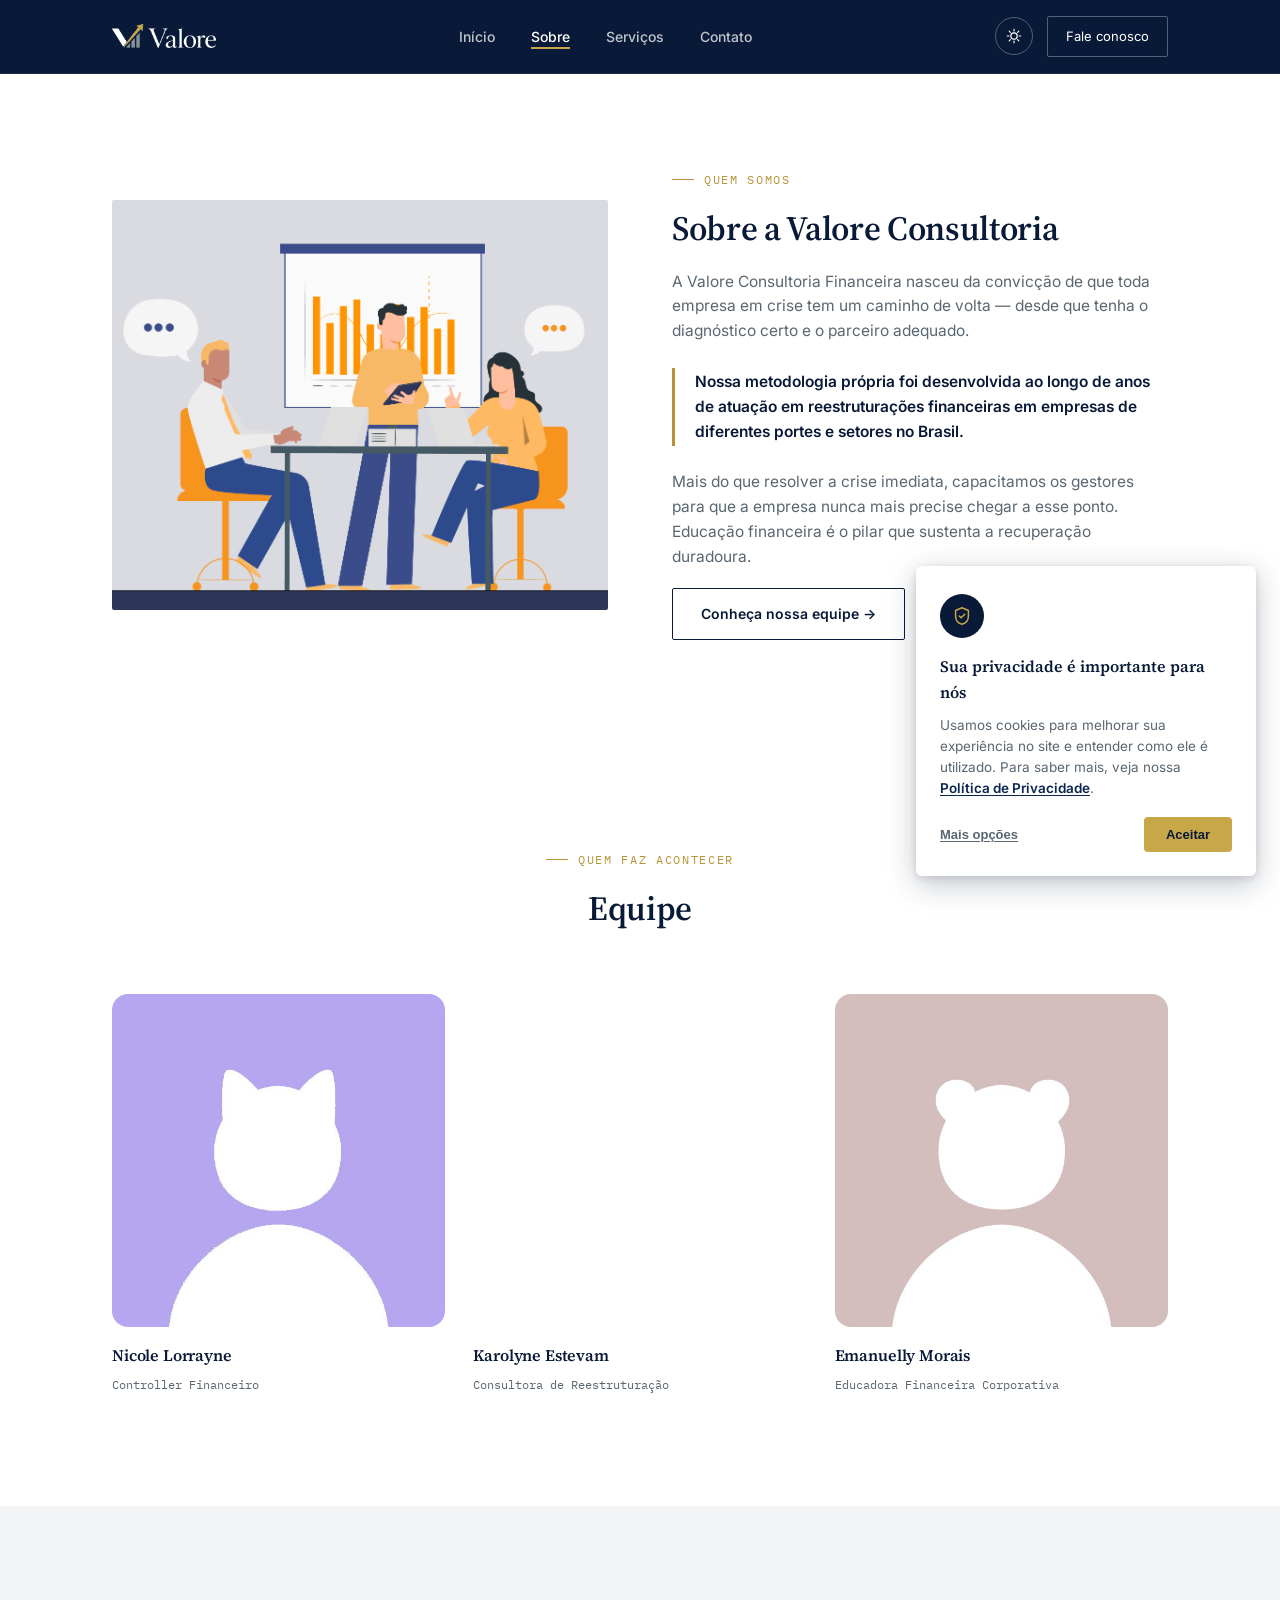
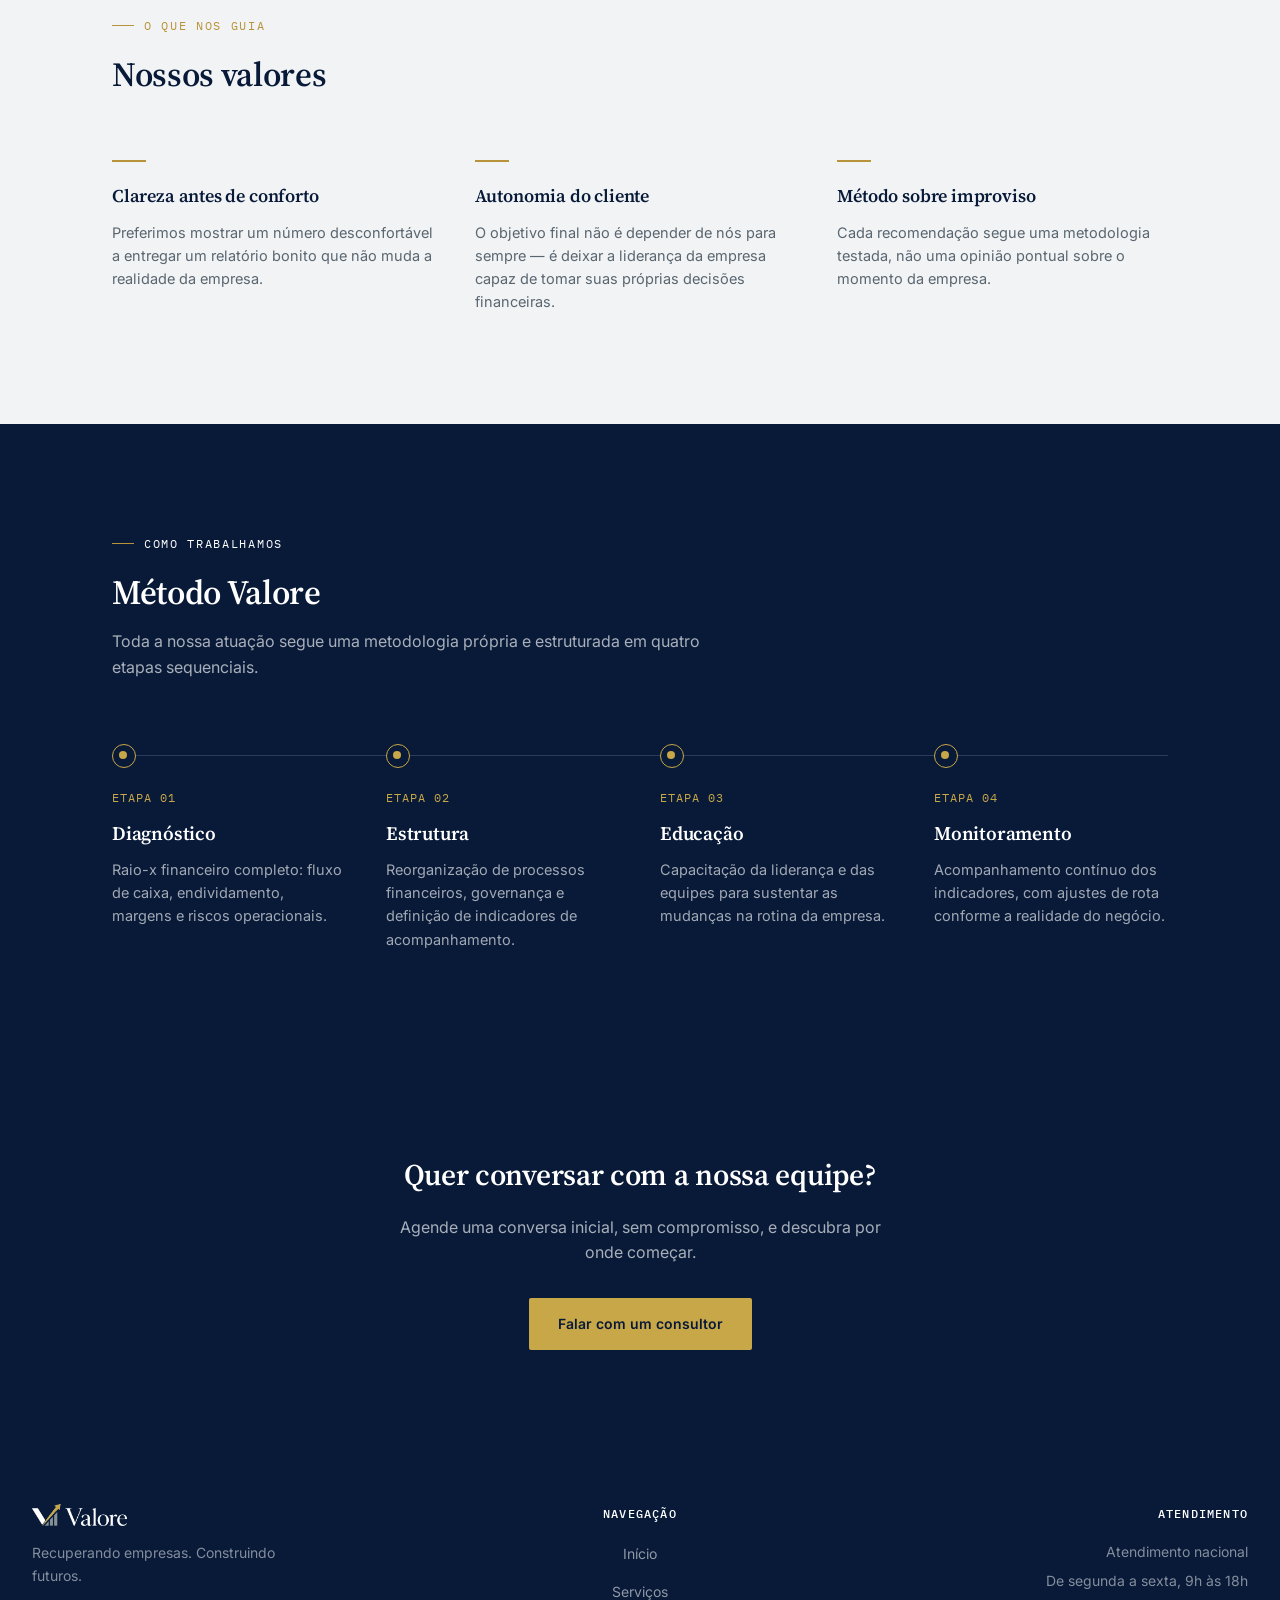
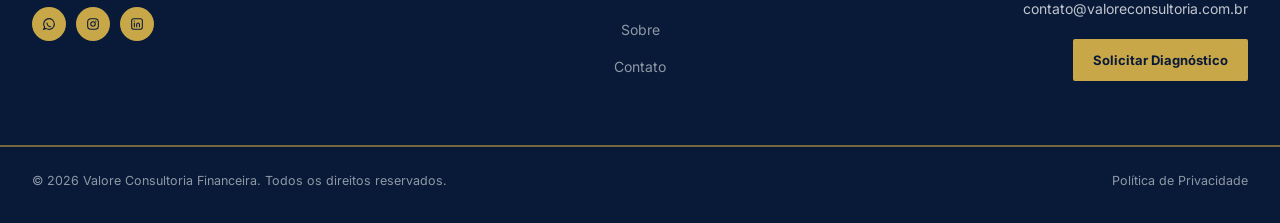
==== commit 865d1406: "Update sobre.html" ====
--- a/sobre.html
+++ b/sobre.html
@@ -70,17 +70,17 @@
     </div>
     <div class="team-grid" id="equipe">
       <div class="team-member">
-        <div class="team-photo" style="background-image:'quebra-cabeça-em-branco'; background-size:cover; background-position:center;"></div>
+        <div class="team-photo" style="background-image: url('Nicole.jpg'); background-size:cover; background-position:center;"></div>
         <h4>Nicole Lorrayne</h4>
         <span>Controller Financeiro</span>
       </div>
       <div class="team-member">
-        <div class="team-photo" style="background-image:url('karolyne.png'); background-size:cover; background-position:center;"></div>
+        <div class="team-photo" style="background-image: url('karolyne.jpg'); background-size:cover; background-position:center;"></div>
 <h4>Karolyne Estevam</h4>
         <span>Consultora de Reestruturação</span>
       </div>
       <div class="team-member">
-        <div class="team-photo" style="background-image:url('emanuelly.png'); background-size:cover; background-position:center;"></div>
+        <div class="team-photo" style="background-image: url('Emanuelly.jpg'); background-size:cover; background-position:center;"></div>
 <h4>Emanuelly Morais</h4>
         <span>Educadora Financeira Corporativa</span>
       </div>
@@ -214,4 +214,4 @@
 <script src="theme.js"></script>
 <script src="cookie-consent.js"></script>
 </body>
-</html>+</html>
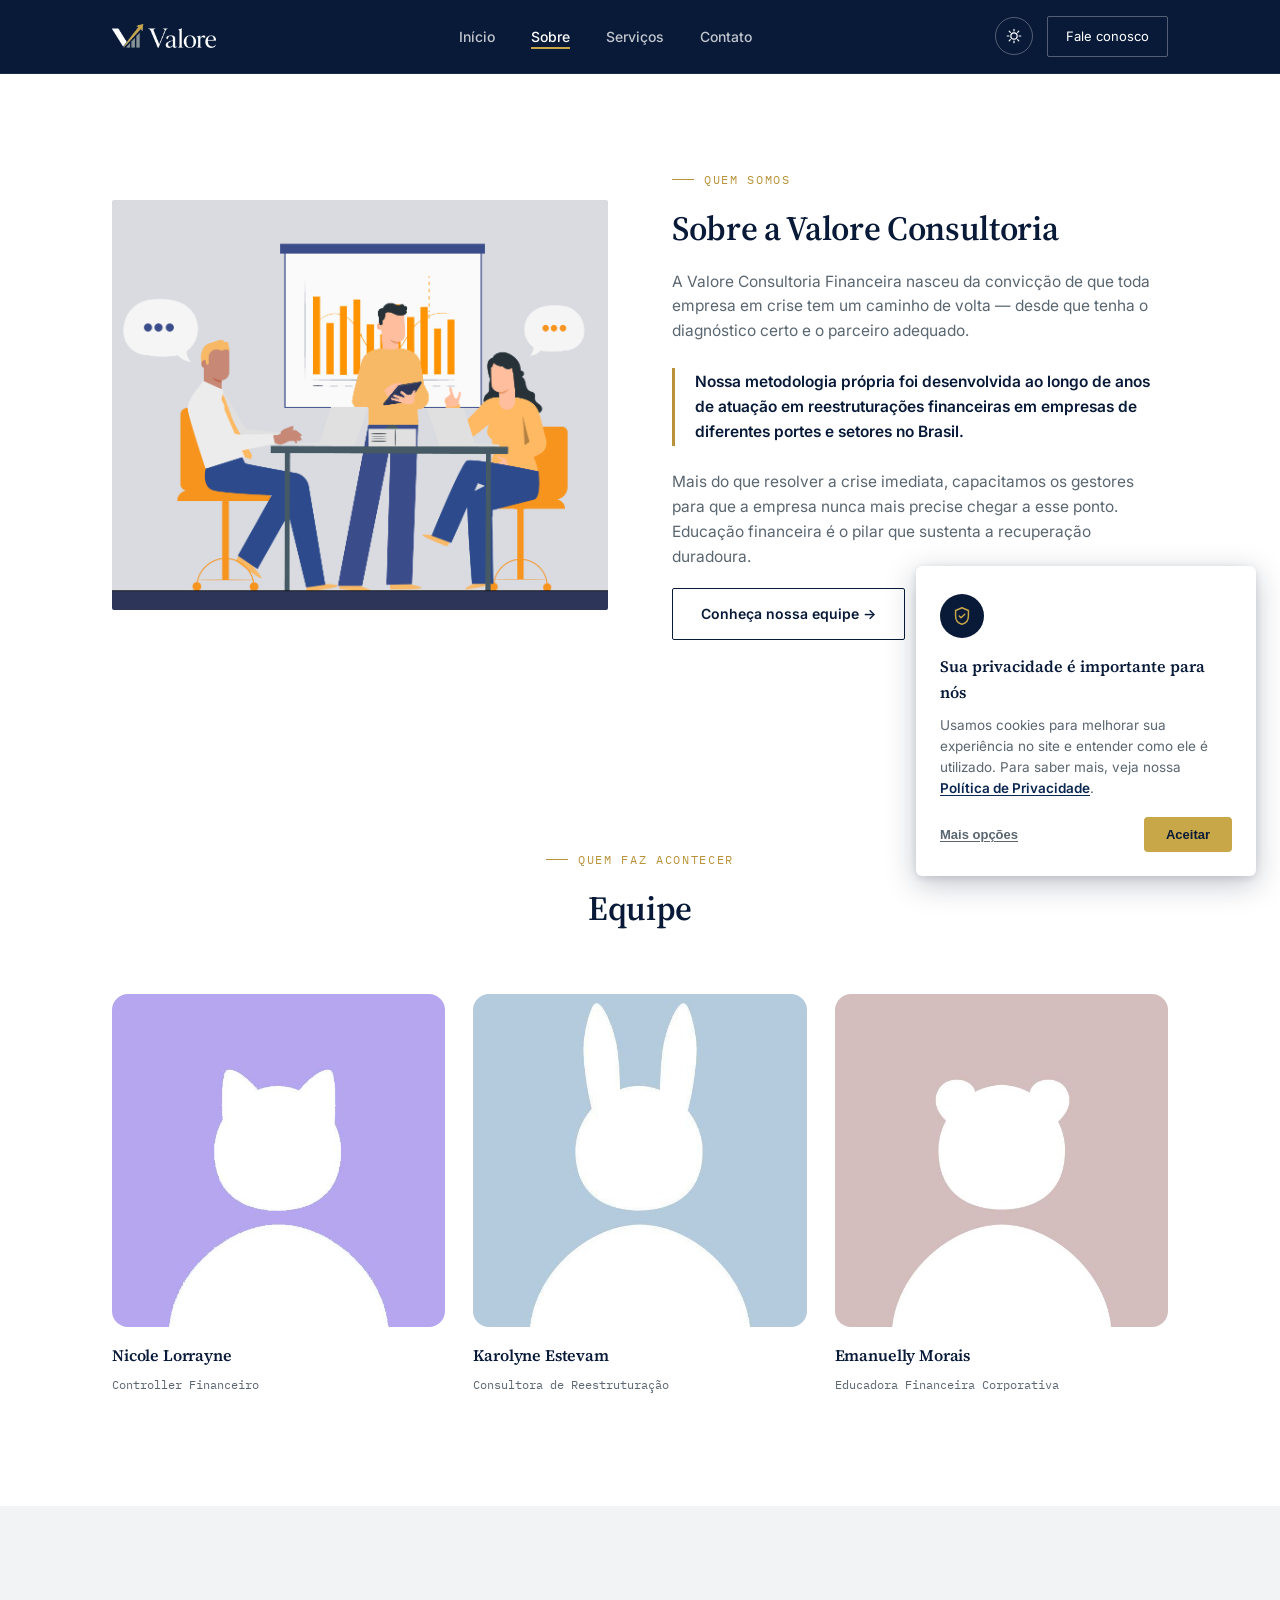
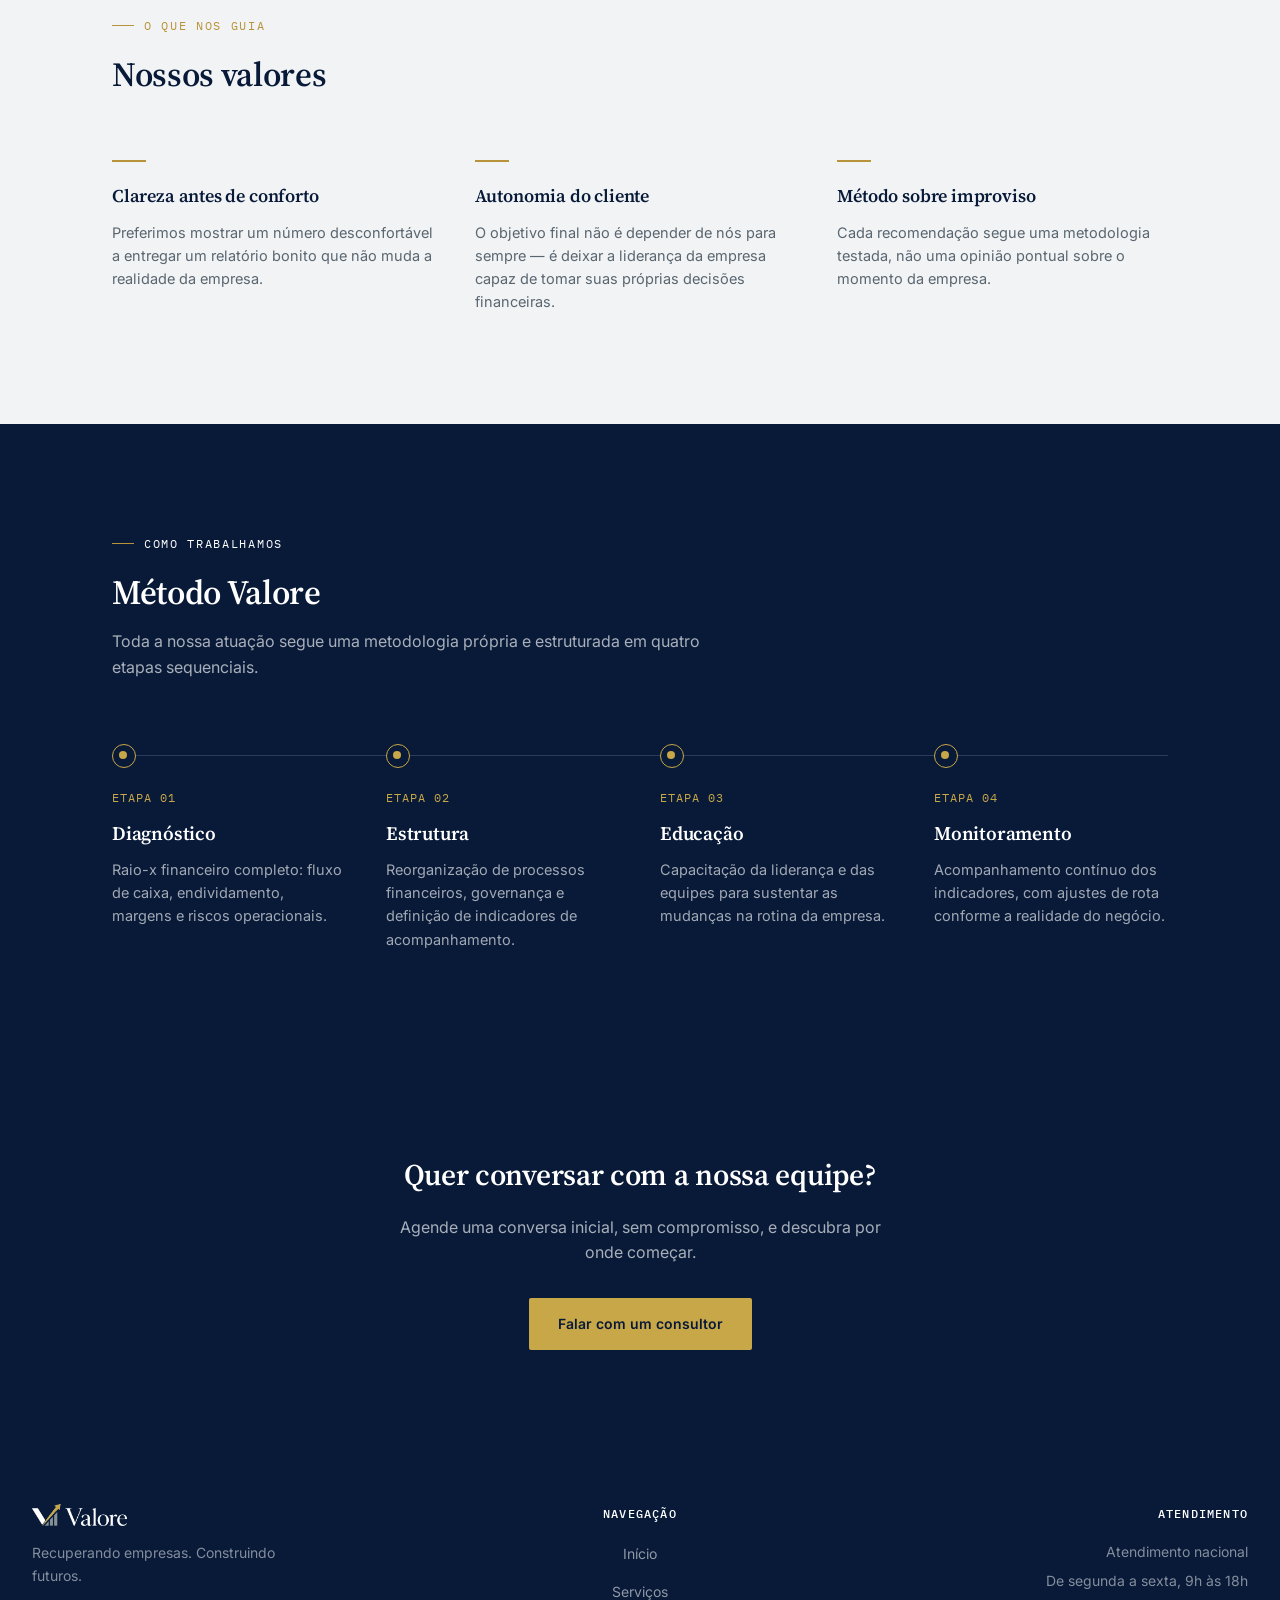
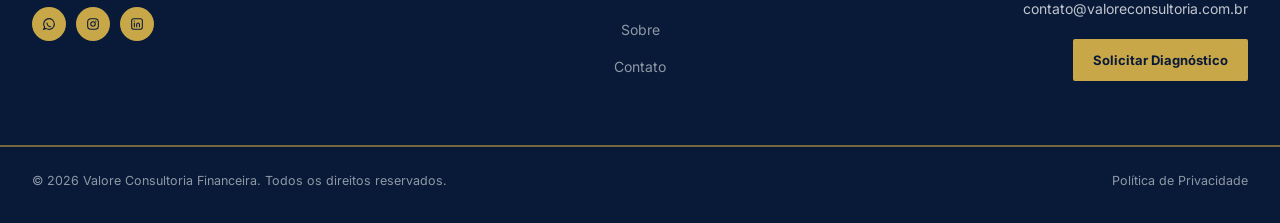
==== commit 9e68deda: "Update sobre.html" ====
--- a/sobre.html
+++ b/sobre.html
@@ -75,7 +75,7 @@
         <span>Controller Financeiro</span>
       </div>
       <div class="team-member">
-        <div class="team-photo" style="background-image: url('karolyne.jpg'); background-size:cover; background-position:center;"></div>
+        <div class="team-photo" style="background-image: url('Karolyne.jpg'); background-size:cover; background-position:center;"></div>
 <h4>Karolyne Estevam</h4>
         <span>Consultora de Reestruturação</span>
       </div>
